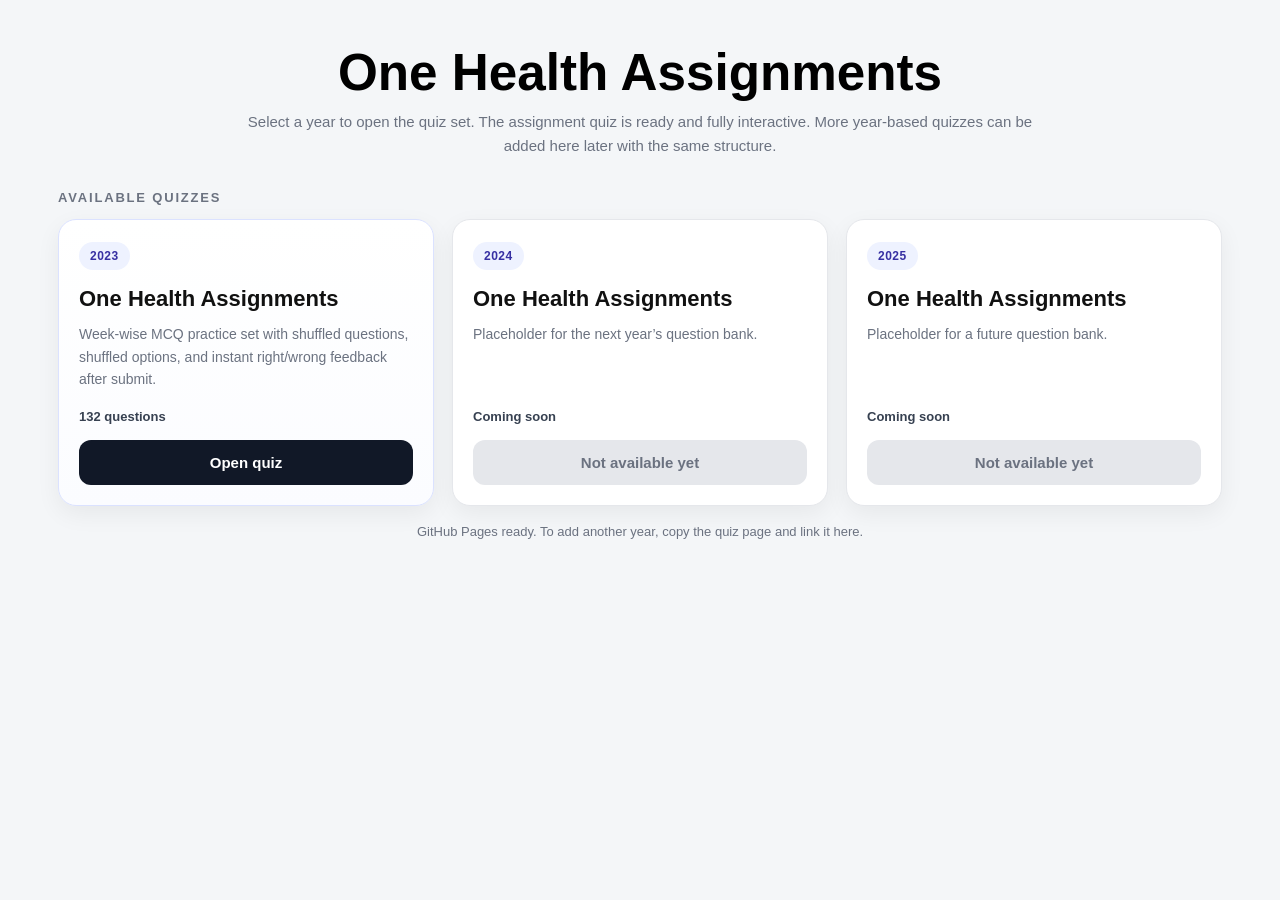
==== index.html @ e579cbbe "Update index.html" ====
<!DOCTYPE html>
<html lang="en">
<head>
  <meta charset="UTF-8" />
  <meta name="viewport" content="width=device-width, initial-scale=1.0" />
  <title>One Health Assignments</title>
  <style>
    :root{
      --bg:#f4f6f8;
      --card:#ffffff;
      --text:#111827;
      --muted:#6b7280;
      --shadow:0 8px 24px rgba(0,0,0,.06);
      --border:#e5e7eb;
      --accent:#111827;
      --soft:#eef2ff;
      --softText:#3730a3;
    }
    *{box-sizing:border-box}
    body{
      margin:0;
      font-family: Arial, Helvetica, sans-serif;
      background:var(--bg);
      color:var(--text);
    }
    .wrap{
      max-width:1200px;
      margin:0 auto;
      padding:28px 18px 48px;
    }
    header{
      text-align:center;
      padding:18px 0 26px;
    }
    h1{
      margin:0 0 10px;
      font-size:clamp(30px,4vw,52px);
      line-height:1.05;
      color:#000;
      font-weight:800;
    }
    .subtitle{
      margin:0 auto;
      max-width:820px;
      font-size:15px;
      color:var(--muted);
      line-height:1.6;
    }
    .section-label{
      margin: 6px 0 14px;
      font-size:13px;
      text-transform:uppercase;
      letter-spacing:.14em;
      color:var(--muted);
      font-weight:700;
    }
    .grid{
      display:grid;
      grid-template-columns:repeat(auto-fit,minmax(250px,1fr));
      gap:18px;
    }
    .card{
      background:var(--card);
      border:1px solid var(--border);
      border-radius:18px;
      box-shadow:var(--shadow);
      padding:22px 20px 20px;
      display:flex;
      flex-direction:column;
      min-height:220px;
    }
    .card.active{
      border-color:#dbe2ff;
      background:linear-gradient(180deg,#ffffff 0%,#fbfcff 100%);
    }
    .year{
      display:inline-flex;
      align-self:flex-start;
      background:var(--soft);
      color:var(--softText);
      border-radius:999px;
      padding:7px 11px;
      font-size:12px;
      font-weight:800;
      letter-spacing:.04em;
      margin-bottom:14px;
    }
    .title{
      font-size:22px;
      line-height:1.35;
      margin:0 0 10px;
      font-weight:800;
      color:#111;
    }
    .desc{
      margin:0 0 18px;
      color:var(--muted);
      line-height:1.6;
      font-size:14px;
      flex:1;
    }
    .meta{
      font-size:13px;
      color:#374151;
      margin:0 0 16px;
      font-weight:700;
    }
    a.btn, .btn-disabled{
      display:inline-flex;
      align-items:center;
      justify-content:center;
      width:100%;
      padding:13px 16px;
      border-radius:12px;
      text-decoration:none;
      font-size:15px;
      font-weight:800;
      border:1px solid transparent;
    }
    a.btn{
      background:var(--accent);
      color:#fff;
    }
    a.btn:hover{opacity:.92}
    .btn-disabled{
      background:#e5e7eb;
      color:#6b7280;
      cursor:not-allowed;
    }
    .footer-note{
      margin-top:18px;
      font-size:13px;
      color:var(--muted);
      text-align:center;
    }
    @media (max-width:640px){
      .card{min-height:unset}
    }
  </style>
</head>
<body>
  <div class="wrap">
    <header>
      <h1>One Health Assignments</h1>
      <p class="subtitle">Select a year to open the quiz set. The assignment quiz is ready and fully interactive. More year-based quizzes can be added here later with the same structure.</p>
    </header>

    <div class="section-label">Available quizzes</div>
    <div class="grid">
      <div class="card active">
        <div class="year">2023</div>
        <div class="title">One Health Assignments</div>
        <p class="desc">Week-wise MCQ practice set with shuffled questions, shuffled options, and instant right/wrong feedback after submit.</p>
        <div class="meta">132 questions</div>
        <a class="btn" href="./2023-one-health-assignments.html">Open quiz</a>
      </div>

      <div class="card">
        <div class="year">2024</div>
        <div class="title">One Health Assignments</div>
        <p class="desc">Placeholder for the next year’s question bank.</p>
        <div class="meta">Coming soon</div>
        <div class="btn-disabled">Not available yet</div>
      </div>

      <div class="card">
        <div class="year">2025</div>
        <div class="title">One Health Assignments</div>
        <p class="desc">Placeholder for a future question bank.</p>
        <div class="meta">Coming soon</div>
        <div class="btn-disabled">Not available yet</div>
      </div>
    </div>

    <div class="footer-note">GitHub Pages ready. To add another year, copy the quiz page and link it here.</div>
  </div>
</body>
</html>
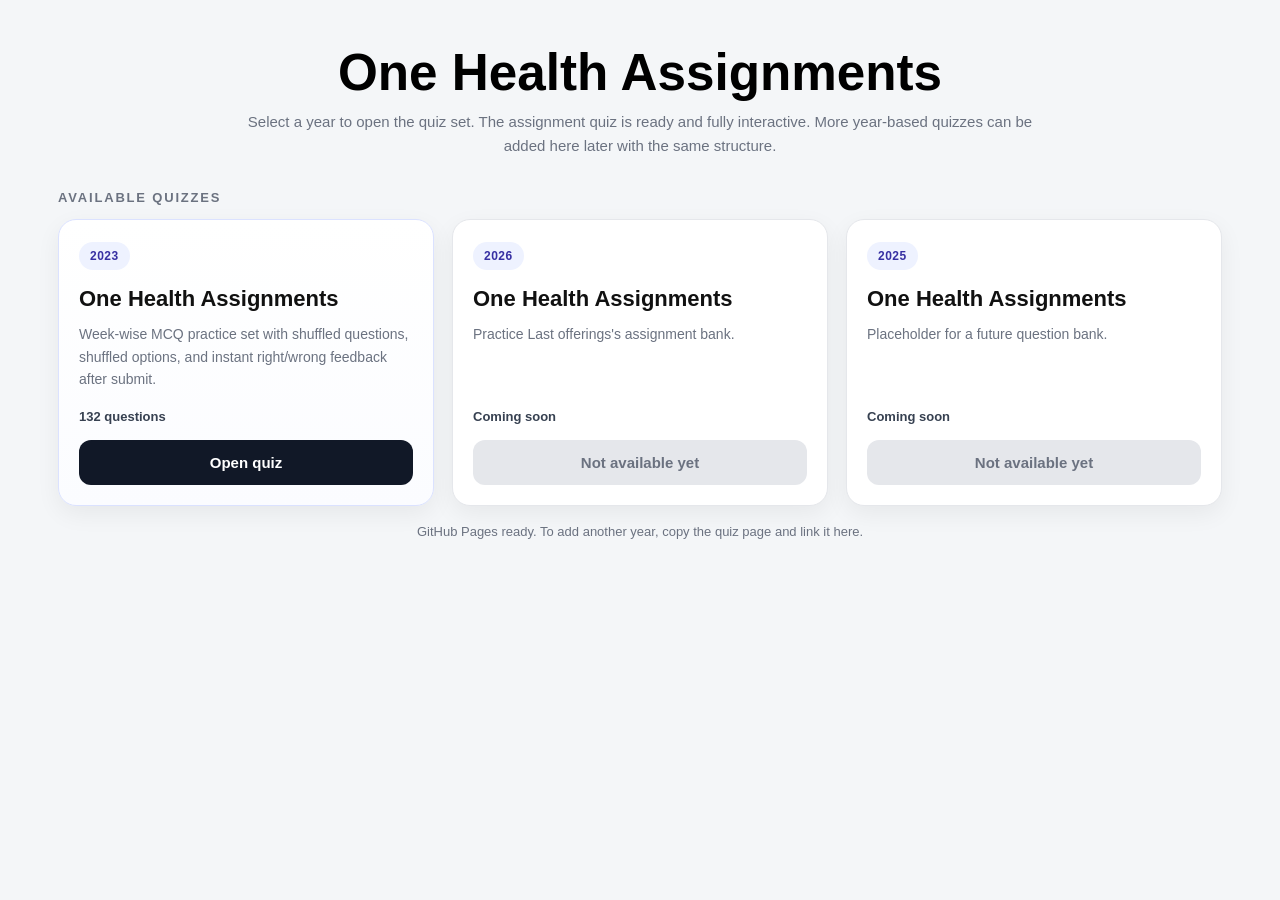
==== commit 1c8569e6: "Update index.html" ====
--- a/index.html
+++ b/index.html
@@ -156,9 +156,9 @@
       </div>
 
       <div class="card">
-        <div class="year">2024</div>
+        <div class="year">2026</div>
         <div class="title">One Health Assignments</div>
-        <p class="desc">Placeholder for the next year’s question bank.</p>
+        <p class="desc">Practice Last offerings's assignment bank.</p>
         <div class="meta">Coming soon</div>
         <div class="btn-disabled">Not available yet</div>
       </div>
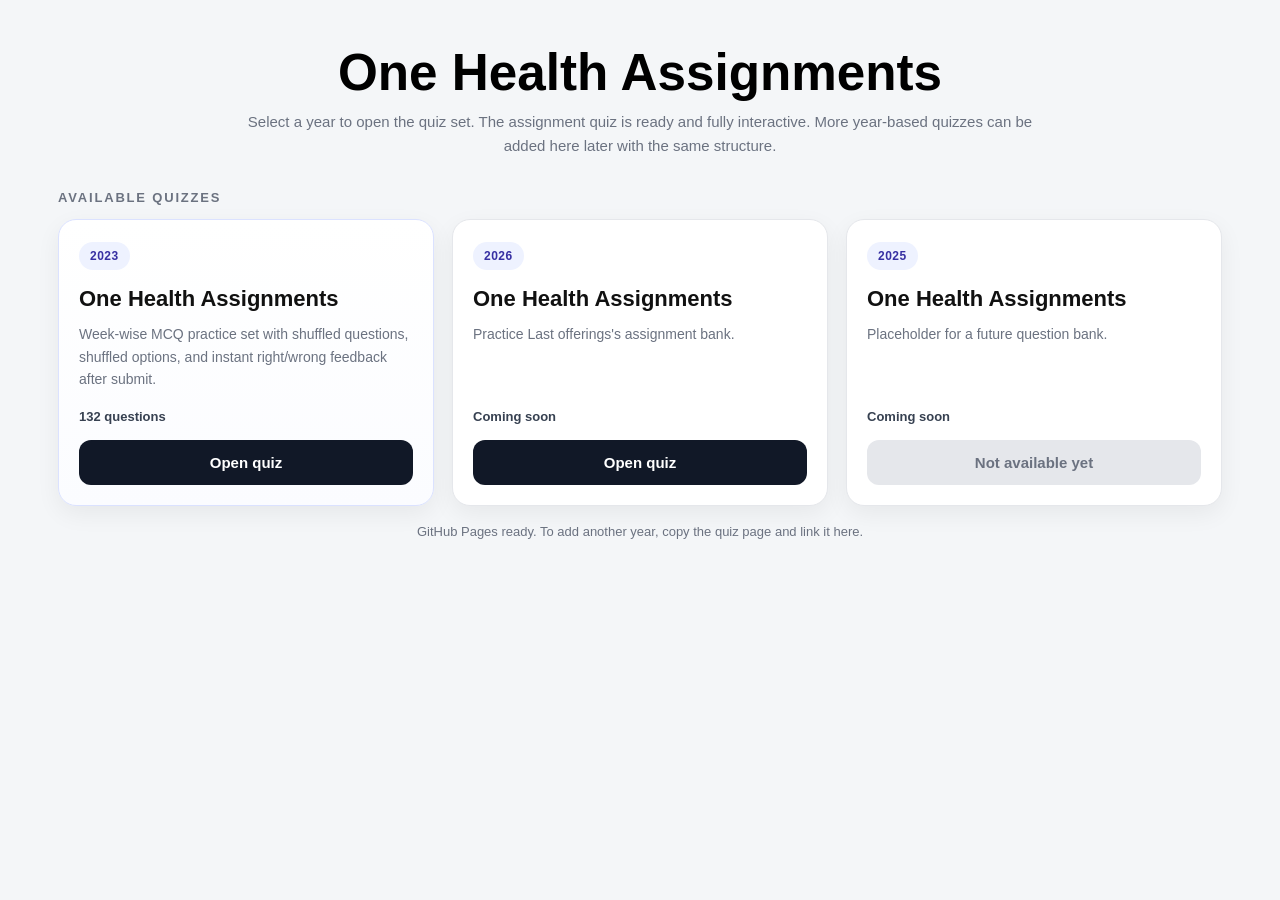
==== commit 803878de: "Update index.html" ====
--- a/index.html
+++ b/index.html
@@ -160,7 +160,7 @@
         <div class="title">One Health Assignments</div>
         <p class="desc">Practice Last offerings's assignment bank.</p>
         <div class="meta">Coming soon</div>
-        <div class="btn-disabled">Not available yet</div>
+        <a class="btn" href="./2026-one-health-assignments.html">Open quiz</a>
       </div>
 
       <div class="card">
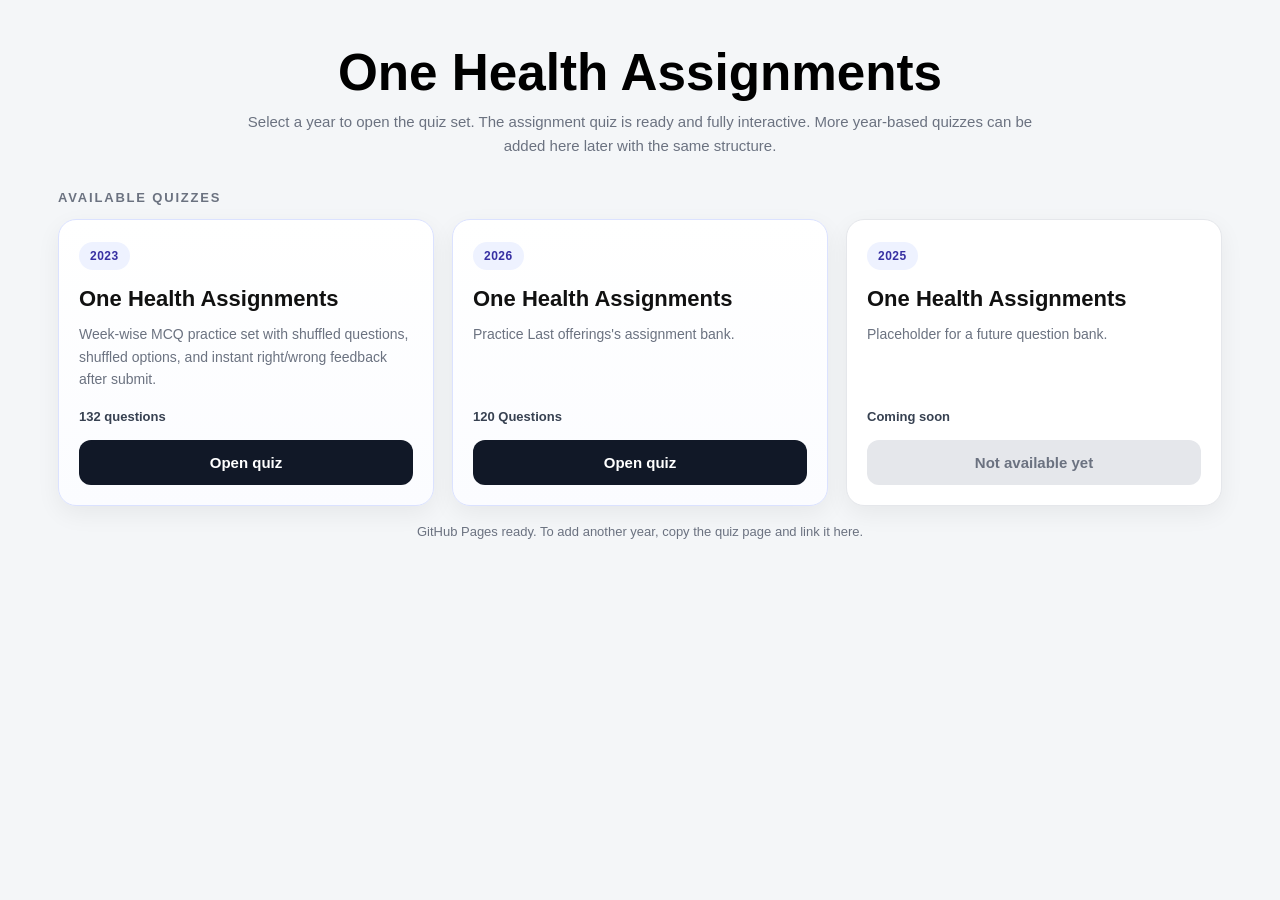
==== commit d2f91a7c: "Update index.html" ====
--- a/index.html
+++ b/index.html
@@ -155,11 +155,11 @@
         <a class="btn" href="./2023-one-health-assignments.html">Open quiz</a>
       </div>
 
-      <div class="card">
+      <div class="card active">
         <div class="year">2026</div>
         <div class="title">One Health Assignments</div>
         <p class="desc">Practice Last offerings's assignment bank.</p>
-        <div class="meta">Coming soon</div>
+        <div class="meta">120 Questions</div>
         <a class="btn" href="./2026-one-health-assignments.html">Open quiz</a>
       </div>
 
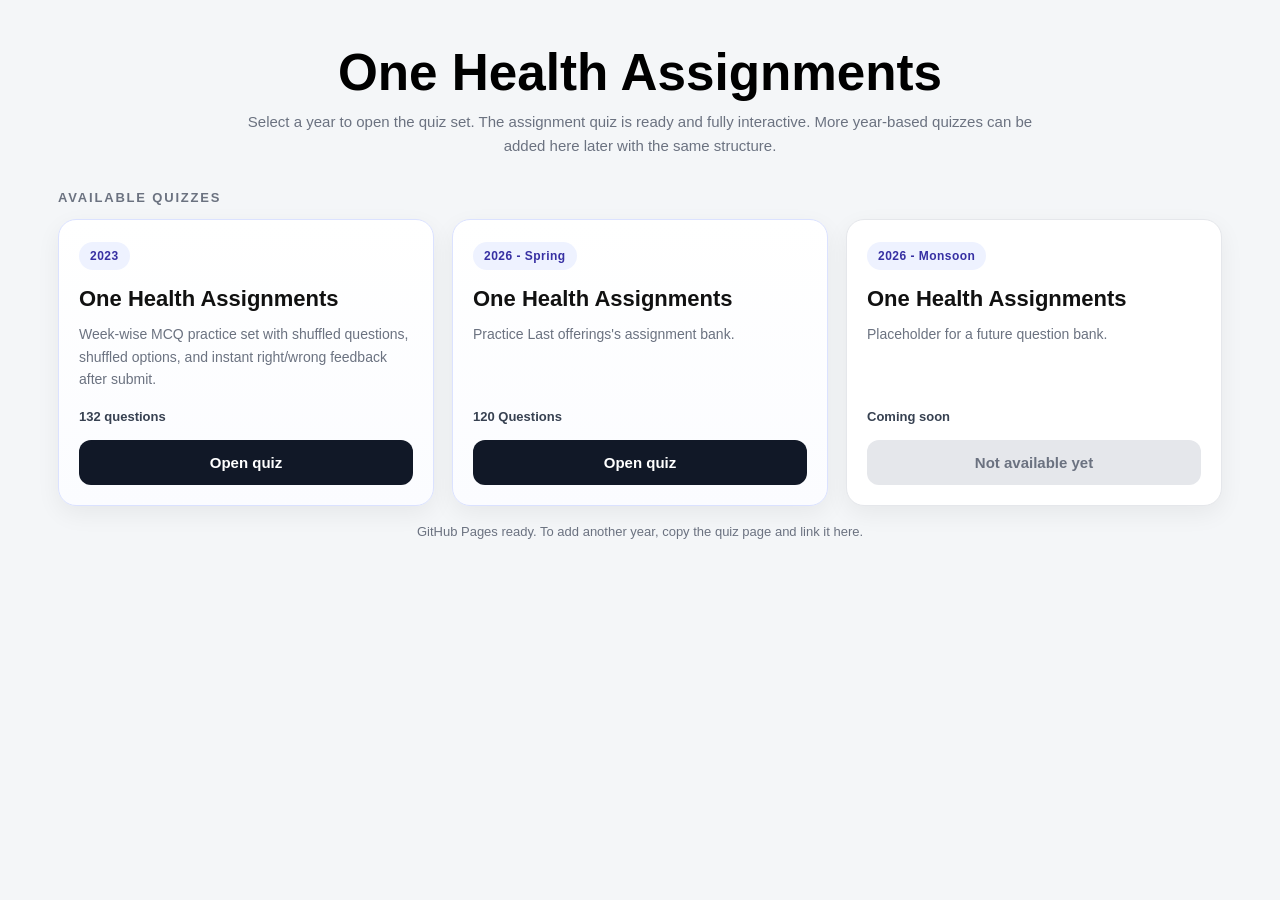
==== commit a423f088: "Update index.html" ====
--- a/index.html
+++ b/index.html
@@ -156,7 +156,7 @@
       </div>
 
       <div class="card active">
-        <div class="year">2026</div>
+        <div class="year">2026 - Spring</div>
         <div class="title">One Health Assignments</div>
         <p class="desc">Practice Last offerings's assignment bank.</p>
         <div class="meta">120 Questions</div>
@@ -164,7 +164,7 @@
       </div>
 
       <div class="card">
-        <div class="year">2025</div>
+        <div class="year">2026 - Monsoon</div>
         <div class="title">One Health Assignments</div>
         <p class="desc">Placeholder for a future question bank.</p>
         <div class="meta">Coming soon</div>
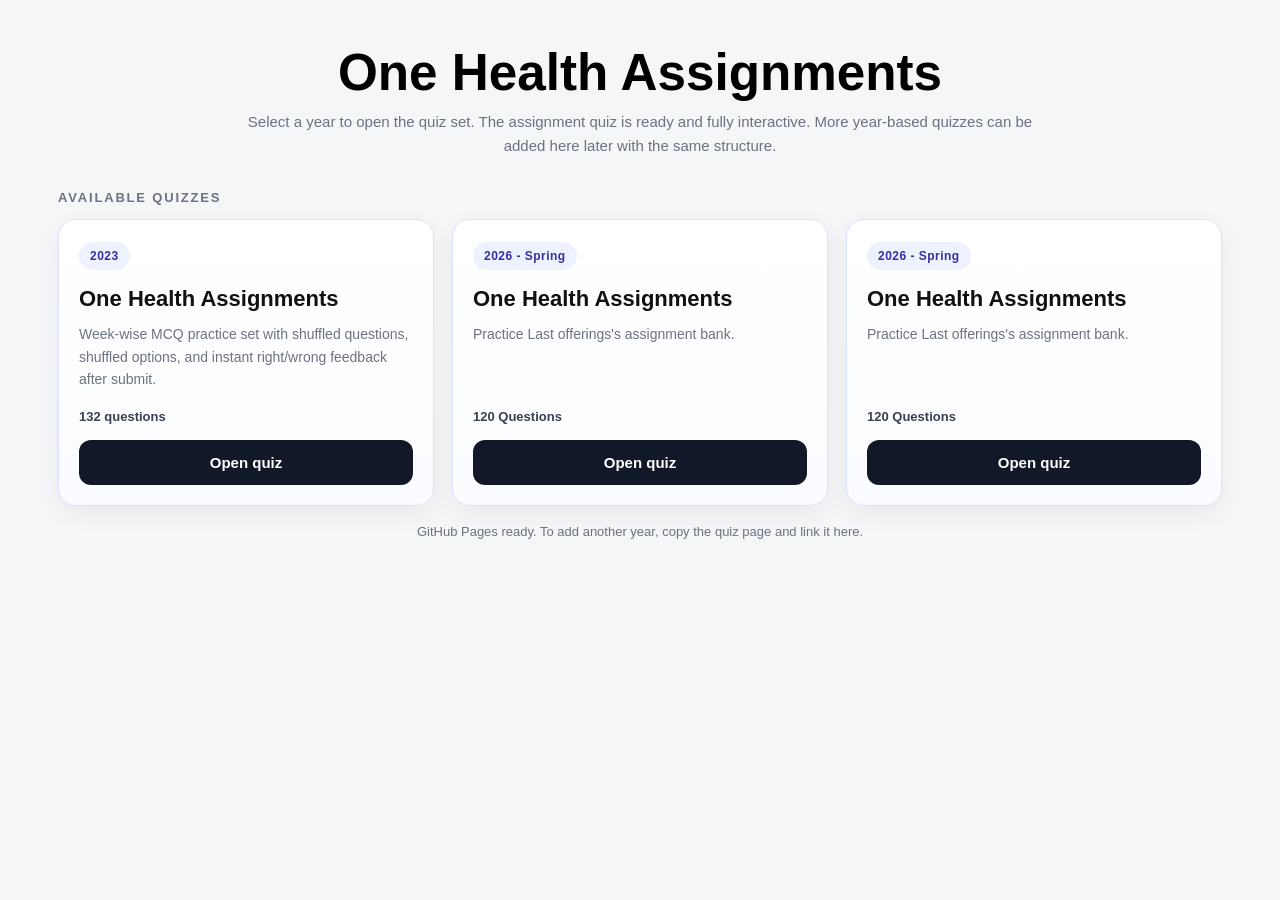
==== commit b0a20b0a: "Update index.html" ====
--- a/index.html
+++ b/index.html
@@ -163,15 +163,16 @@
         <a class="btn" href="./2026-one-health-assignments.html">Open quiz</a>
       </div>
 
-      <div class="card">
-        <div class="year">2026 - Monsoon</div>
+      <div class="card active">
+        <div class="year">2026 - Spring</div>
         <div class="title">One Health Assignments</div>
-        <p class="desc">Placeholder for a future question bank.</p>
-        <div class="meta">Coming soon</div>
-        <div class="btn-disabled">Not available yet</div>
+        <p class="desc">Practice Last offerings's assignment bank.</p>
+        <div class="meta">120 Questions</div>
+        <a class="btn" href="./ 2026_One_Health_Assignments_new.html">Open quiz</a>
       </div>
+
+     
     </div>
-
     <div class="footer-note">GitHub Pages ready. To add another year, copy the quiz page and link it here.</div>
   </div>
 </body>
